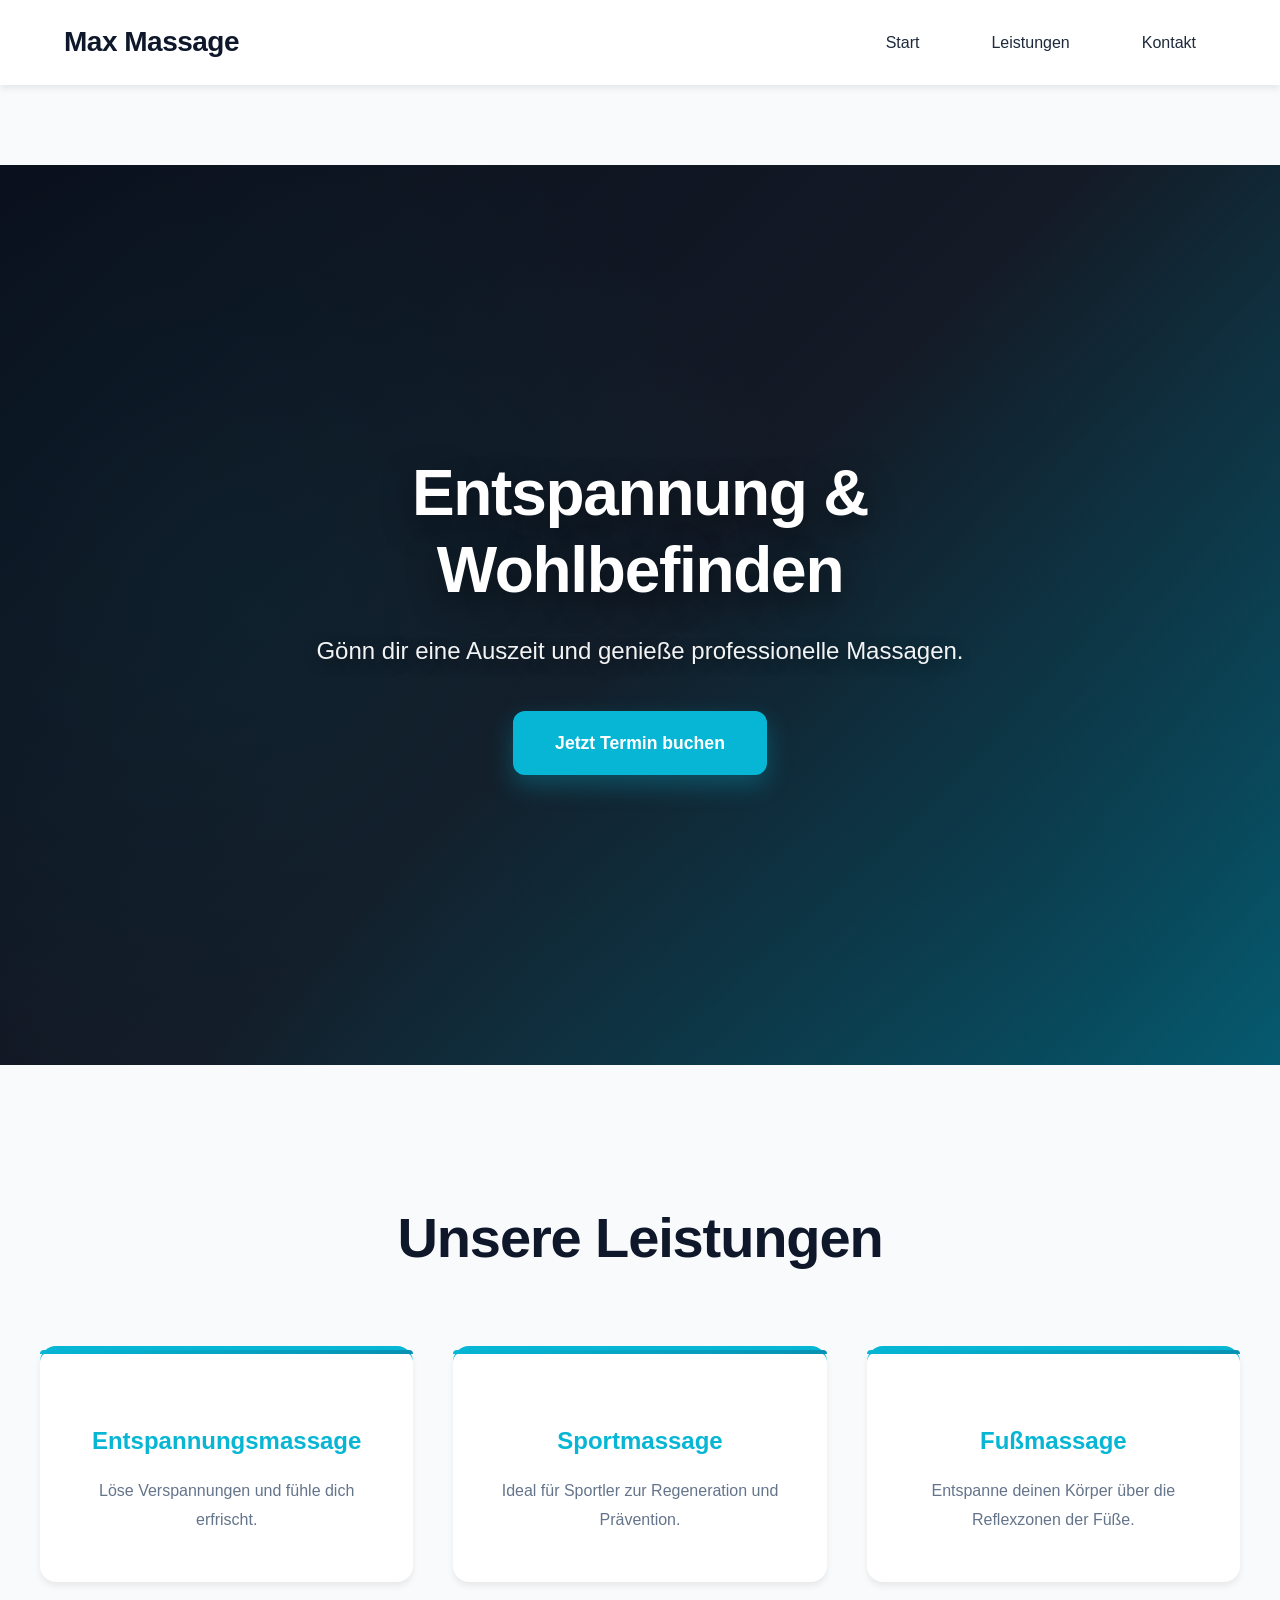
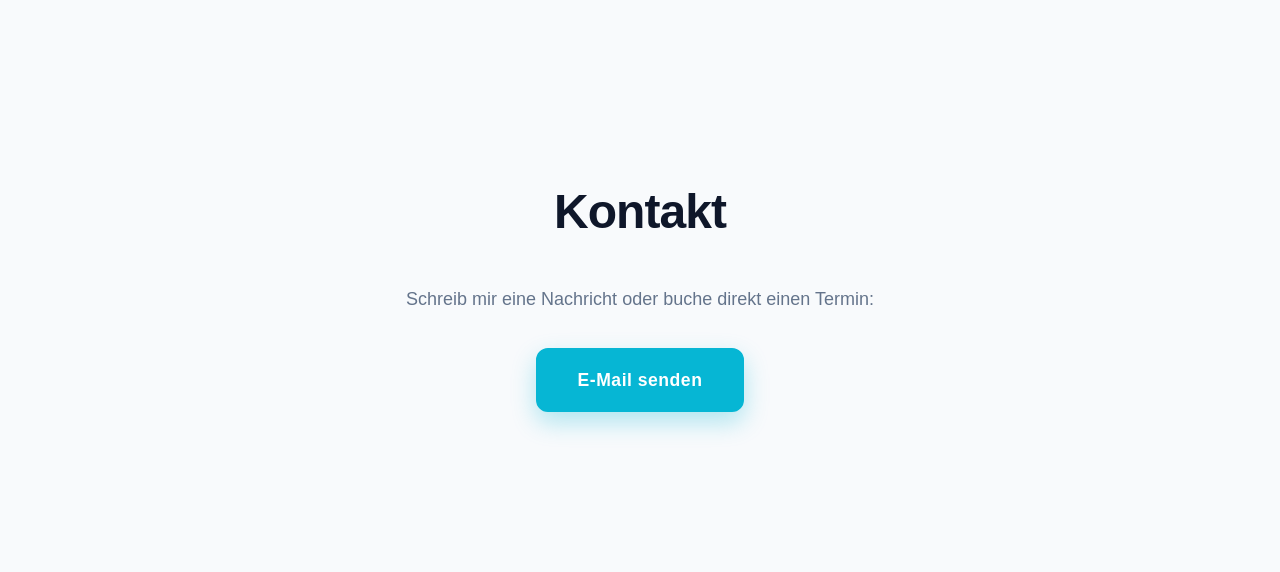
==== beispiel.html @ ab19ded6 "Add files via upload" ====
<!DOCTYPE html>
<html lang="de">
<head>
    <meta charset="UTF-8">
    <meta name="viewport" content="width=device-width, initial-scale=1.0">
    <title>Max Massage</title>
    <link rel="stylesheet" href="style_massage.css">
</head>
<body>

    <!-- NAVIGATION -->
    <header>
        <nav>
            <h1>Max Massage</h1>
            <ul>
                <li><a href="index.html">Start</a></li>
                <li><a href="#services">Leistungen</a></li>
                <li><a href="#contact">Kontakt</a></li>
            </ul>
        </nav>
    </header>

    <!-- HERO SECTION -->
    <section class="hero">
        <div class="hero-text">
            <h2>Entspannung & Wohlbefinden</h2>
            <p>Gönn dir eine Auszeit und genieße professionelle Massagen.</p>
            <a href="kontakt.html" class="btn">Jetzt Termin buchen</a>
        </div>
    </section>

    <!-- LEISTUNGEN -->
    <section id="services" class="services">
        <h2>Unsere Leistungen</h2>
        <div class="service-cards">
            <div class="card">
                <h3>Entspannungsmassage</h3>
                <p>Löse Verspannungen und fühle dich erfrischt.</p>
            </div>
            <div class="card">
                <h3>Sportmassage</h3>
                <p>Ideal für Sportler zur Regeneration und Prävention.</p>
            </div>
            <div class="card">
                <h3>Fußmassage</h3>
                <p>Entspanne deinen Körper über die Reflexzonen der Füße.</p>
            </div>
        </div>
    </section>

    <!-- KONTAKT -->
    <section id="contact" class="contact">
        <h2>Kontakt</h2>
        <p>Schreib mir eine Nachricht oder buche direkt einen Termin:</p>
        <a href="mailto:maximilianjaufer@gmail.com" class="btn">E-Mail senden</a>
    </section>

</body>
</html>
---- style_massage.css ----
/* ========================
   CSS VARIABLEN & RESET
======================== */
:root {
    --primary-color: #0f172a;
    --accent-color: #06b6d4;
    --accent-hover: #0891b2;
    --text-dark: #1e293b;
    --text-light: #64748b;
    --bg-light: #f8fafc;
    --bg-white: #ffffff;
    --shadow-sm: 0 1px 2px rgba(0, 0, 0, 0.05);
    --shadow-md: 0 4px 6px rgba(0, 0, 0, 0.07);
    --shadow-lg: 0 20px 25px rgba(0, 0, 0, 0.1);
    --shadow-xl: 0 25px 50px rgba(0, 0, 0, 0.15);
    --transition: all 0.3s cubic-bezier(0.4, 0, 0.2, 1);
}

* {
    margin: 0;
    padding: 0;
    box-sizing: border-box;
}

html {
    scroll-behavior: smooth;
    scroll-padding-top: 80px;
}

body {
    font-family: -apple-system, BlinkMacSystemFont, 'Segoe UI', 'Roboto', 'Oxygen', 'Ubuntu', 'Cantarell', 'Fira Sans', 'Droid Sans', 'Helvetica Neue', sans-serif;
    background-color: var(--bg-light);
    color: var(--text-dark);
    line-height: 1.6;
    font-size: 16px;
}

/* ========================
   NAVIGATION
======================== */
header {
    position: sticky;
    top: 0;
    z-index: 1000;
    background-color: var(--bg-white);
    box-shadow: var(--shadow-md);
}

header nav {
    display: flex;
    justify-content: space-between;
    align-items: center;
    padding: 1.25rem clamp(20px, 5%, 80px);
    background-color: var(--bg-white);
    transition: var(--transition);
}

nav h1 {
    color: var(--primary-color);
    font-size: 1.75rem;
    font-weight: 700;
    letter-spacing: -0.5px;
}

nav ul {
    list-style: none;
    display: flex;
    gap: 2rem;
    align-items: center;
}

nav a {
    color: var(--text-dark);
    text-decoration: none;
    font-weight: 500;
    padding: 0.625rem 1.25rem;
    border-radius: 0.5rem;
    transition: var(--transition);
    font-size: 1rem;
    position: relative;
}

nav a::after {
    content: '';
    position: absolute;
    bottom: 0;
    left: 0;
    width: 0;
    height: 2px;
    background-color: var(--accent-color);
    transition: width 0.3s ease;
}

nav a:hover::after {
    width: 100%;
}

nav a:hover {
    color: var(--accent-color);
}

/* ========================
   HERO SECTION
======================== */
.hero {
    height: 100vh;
    background: linear-gradient(135deg, #0f172a 0%, #1e293b 50%, #0891b2 100%);
    display: flex;
    justify-content: center;
    align-items: center;
    text-align: center;
    padding: 0 2rem;
    color: #fff;
    position: relative;
    overflow: hidden;
    margin-top: 80px;
}

.hero::before {
    content: '';
    position: absolute;
    top: 0;
    left: 0;
    width: 100%;
    height: 100%;
    background: radial-gradient(circle at 20% 50%, rgba(6, 182, 212, 0.1) 0%, transparent 50%),
                radial-gradient(circle at 80% 80%, rgba(15, 23, 42, 0.1) 0%, transparent 50%);
    z-index: 0;
}

.hero::after {
    content: '';
    position: absolute;
    top: 0;
    left: 0;
    width: 100%;
    height: 100%;
    background: rgba(0, 0, 0, 0.35);
    z-index: 0;
}

.hero-text {
    position: relative;
    z-index: 1;
    max-width: 800px;
    animation: fadeInUp 0.8s ease;
}

@keyframes fadeInUp {
    from {
        opacity: 0;
        transform: translateY(30px);
    }
    to {
        opacity: 1;
        transform: translateY(0);
    }
}

.hero-text h2 {
    font-size: clamp(2.5rem, 8vw, 4rem);
    margin-bottom: 1.5rem;
    font-weight: 700;
    text-shadow: 0 10px 30px rgba(0, 0, 0, 0.5);
    line-height: 1.2;
    letter-spacing: -0.02em;
}

.hero-text p {
    font-size: clamp(1rem, 2vw, 1.5rem);
    margin-bottom: 2.5rem;
    text-shadow: 0 4px 15px rgba(0, 0, 0, 0.4);
    opacity: 0.95;
}

.hero-text .btn {
    display: inline-block;
    background-color: var(--accent-color);
    color: #fff;
    padding: 1rem 2.5rem;
    border-radius: 0.75rem;
    text-decoration: none;
    font-weight: 600;
    transition: var(--transition);
    border: 2px solid var(--accent-color);
    cursor: pointer;
    font-size: 1.1rem;
    box-shadow: 0 10px 25px rgba(6, 182, 212, 0.3);
}

.hero-text .btn:hover {
    background-color: transparent;
    border-color: var(--bg-white);
    transform: translateY(-4px);
    box-shadow: 0 15px 40px rgba(6, 182, 212, 0.4);
}

/* ========================
   SERVICES SECTION
======================== */
.services,
#services {
    max-width: 1400px;
    margin: 8rem auto;
    padding: 0 clamp(20px, 5%, 40px);
    text-align: center;
}

.services h2,
#services h2 {
    font-size: clamp(2rem, 5vw, 3.5rem);
    margin-bottom: 4rem;
    color: var(--primary-color);
    letter-spacing: -0.02em;
    font-weight: 700;
}

.service-cards,
.cards {
    display: grid;
    grid-template-columns: repeat(auto-fit, minmax(300px, 1fr));
    gap: 2.5rem;
    align-items: stretch;
}

.card {
    background-color: var(--bg-white);
    padding: 3rem 2rem;
    border-radius: 1rem;
    box-shadow: var(--shadow-md);
    display: flex;
    flex-direction: column;
    align-items: center;
    transition: var(--transition);
    border-top: 4px solid var(--accent-color);
    position: relative;
}

.card::before {
    content: '';
    position: absolute;
    top: 0;
    left: 0;
    width: 100%;
    height: 4px;
    background: linear-gradient(90deg, var(--accent-color), var(--accent-hover));
    border-radius: 1rem 1rem 0 0;
}

.card:hover {
    transform: translateY(-12px);
    box-shadow: var(--shadow-xl);
}

.card h3 {
    font-size: 1.5rem;
    margin: 1.5rem 0 1rem;
    color: var(--accent-color);
    font-weight: 700;
}

.card p {
    font-size: 1rem;
    color: var(--text-light);
    line-height: 1.8;
    text-align: center;
}

.card-icon {
    font-size: 3.5rem;
    color: var(--accent-color);
    margin-bottom: 1rem;
}

/* ========================
   CONTACT SECTION
======================== */
.contact,
#contact {
    max-width: 700px;
    margin: 6rem auto;
    padding: 4rem clamp(20px, 5%, 40px);
    text-align: center;
}

.contact h2,
#contact h2 {
    font-size: clamp(2rem, 5vw, 3rem);
    margin-bottom: 2rem;
    color: var(--primary-color);
    font-weight: 700;
    letter-spacing: -0.02em;
}

.contact p,
#contact p {
    font-size: 1.125rem;
    margin-bottom: 2rem;
    color: var(--text-light);
    line-height: 1.8;
}

.contact .btn,
#contact .btn {
    display: inline-block;
    background-color: var(--accent-color);
    color: var(--bg-white);
    padding: 1rem 2.5rem;
    border-radius: 0.75rem;
    text-decoration: none;
    font-weight: 600;
    letter-spacing: 0.5px;
    transition: var(--transition);
    border: 2px solid var(--accent-color);
    font-size: 1.1rem;
    box-shadow: 0 10px 25px rgba(6, 182, 212, 0.3);
}

.contact .btn:hover,
#contact .btn:hover {
    background-color: transparent;
    border-color: var(--accent-color);
    color: var(--accent-color);
    transform: translateY(-4px);
    box-shadow: 0 15px 40px rgba(6, 182, 212, 0.4);
}

/* ========================
   RESPONSIVE DESIGN
======================== */
@media (max-width: 1024px) {
    .service-cards,
    .cards {
        grid-template-columns: repeat(auto-fit, minmax(250px, 1fr));
        gap: 2rem;
    }
    
    header nav {
        padding: 1rem clamp(15px, 3%, 30px);
    }
    
    nav ul {
        gap: 1.5rem;
    }
}

@media (max-width: 768px) {
    header nav {
        flex-direction: column;
        gap: 1rem;
        padding: 1rem;
    }

    nav h1 {
        font-size: 1.5rem;
    }

    nav ul {
        flex-direction: column;
        gap: 0.5rem;
        width: 100%;
    }

    nav a {
        width: 100%;
        padding: 0.75rem 1rem;
    }

    .hero {
        margin-top: 0;
        min-height: 100vh;
    }

    .hero-text h2 {
        font-size: clamp(1.75rem, 6vw, 2.5rem);
    }

    .hero-text p {
        font-size: 1rem;
    }

    .services h2,
    #services h2 {
        font-size: 2rem;
        margin-bottom: 2rem;
    }

    .service-cards,
    .cards {
        grid-template-columns: 1fr;
        gap: 1.5rem;
    }

    .contact,
    #contact {
        padding: 2rem 1.5rem;
        margin: 4rem auto;
    }
}

@media (max-width: 480px) {
    html {
        scroll-padding-top: 60px;
    }

    header nav {
        padding: 1rem;
    }

    nav h1 {
        font-size: 1.25rem;
    }

    .hero {
        padding: 0 1rem;
        height: auto;
        min-height: 100vh;
    }

    .hero-text {
        padding: 2rem 0;
    }

    .hero-text h2 {
        font-size: 1.75rem;
        margin-bottom: 1rem;
    }

    .hero-text p {
        font-size: 0.95rem;
        margin-bottom: 1.5rem;
    }

    .hero-text .btn {
        padding: 0.875rem 2rem;
        font-size: 1rem;
    }

    .card {
        padding: 2rem 1.5rem;
    }

    .card h3 {
        font-size: 1.25rem;
    }

    .card p {
        font-size: 0.95rem;
    }

    .card-icon {
        font-size: 2.5rem;
    }

    .contact h2,
    #contact h2 {
        font-size: 1.75rem;
    }

    .contact p,
    #contact p {
        font-size: 1rem;
    }
}
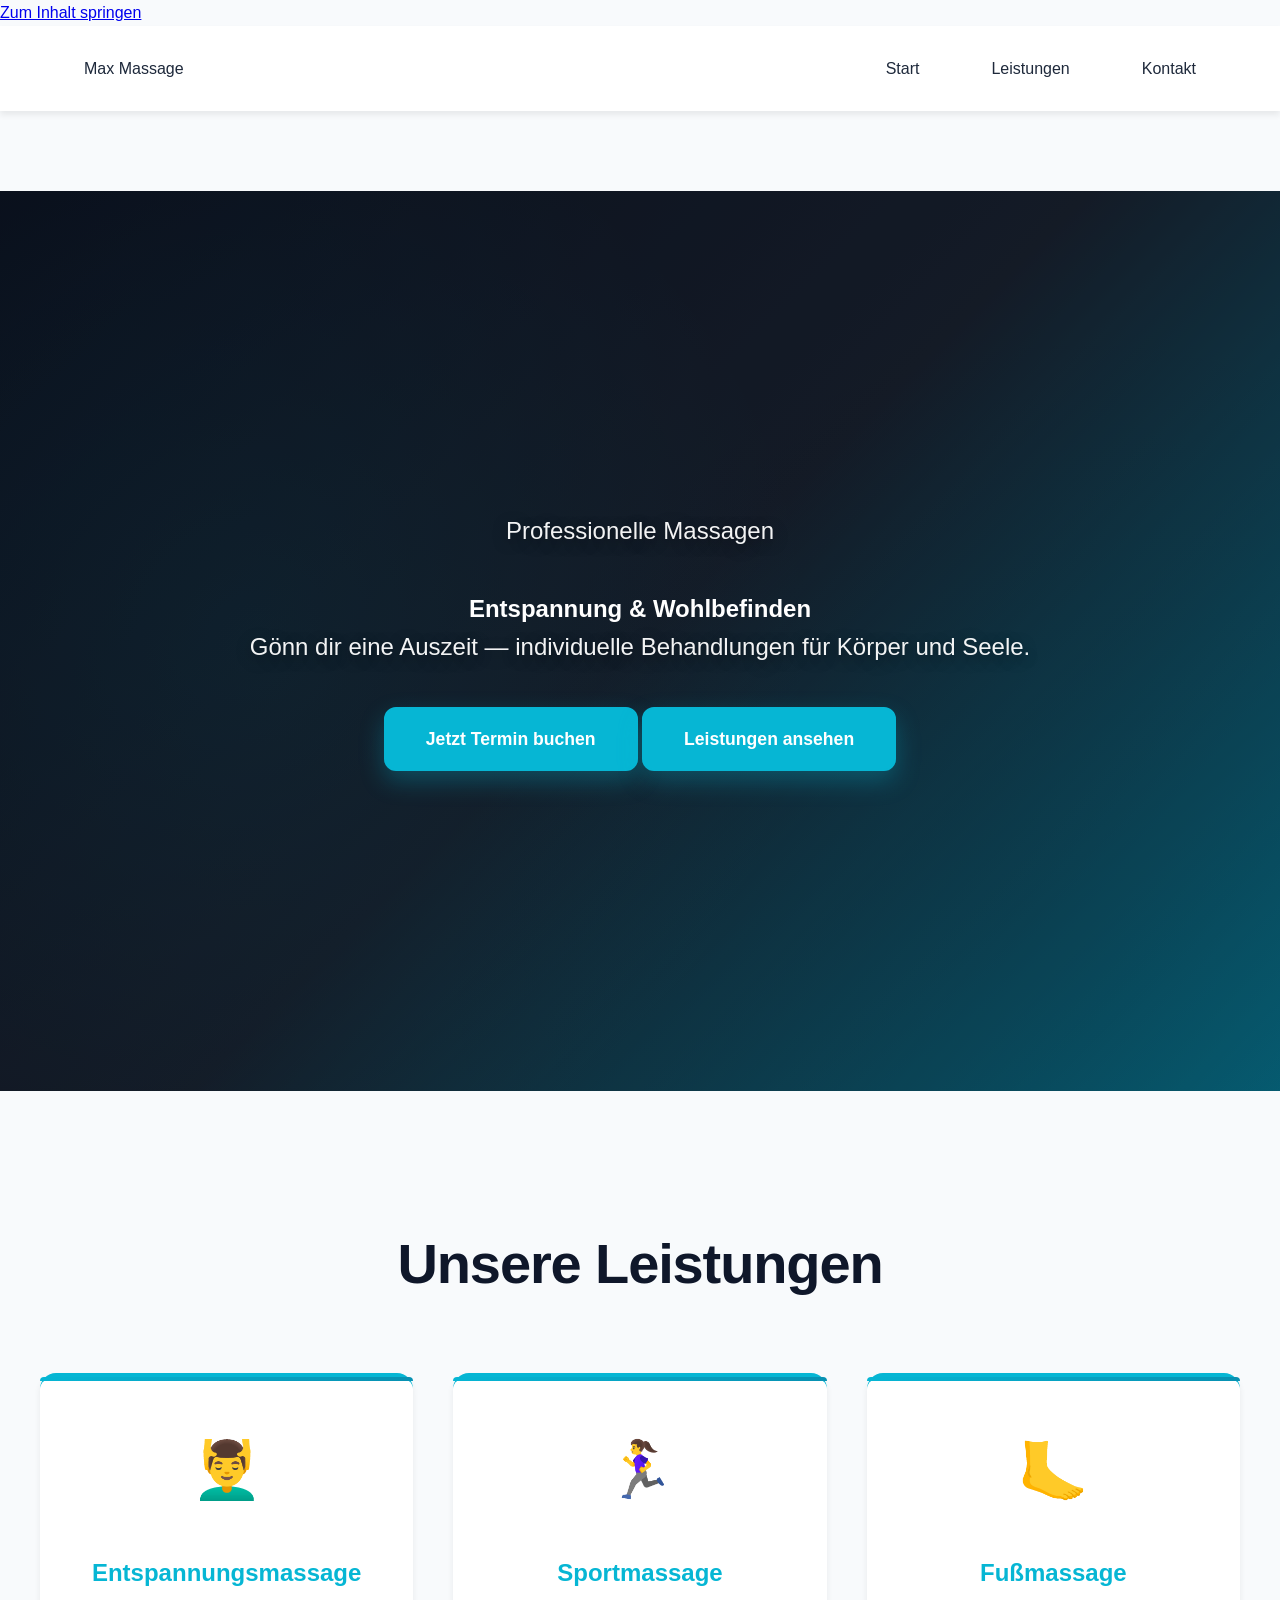
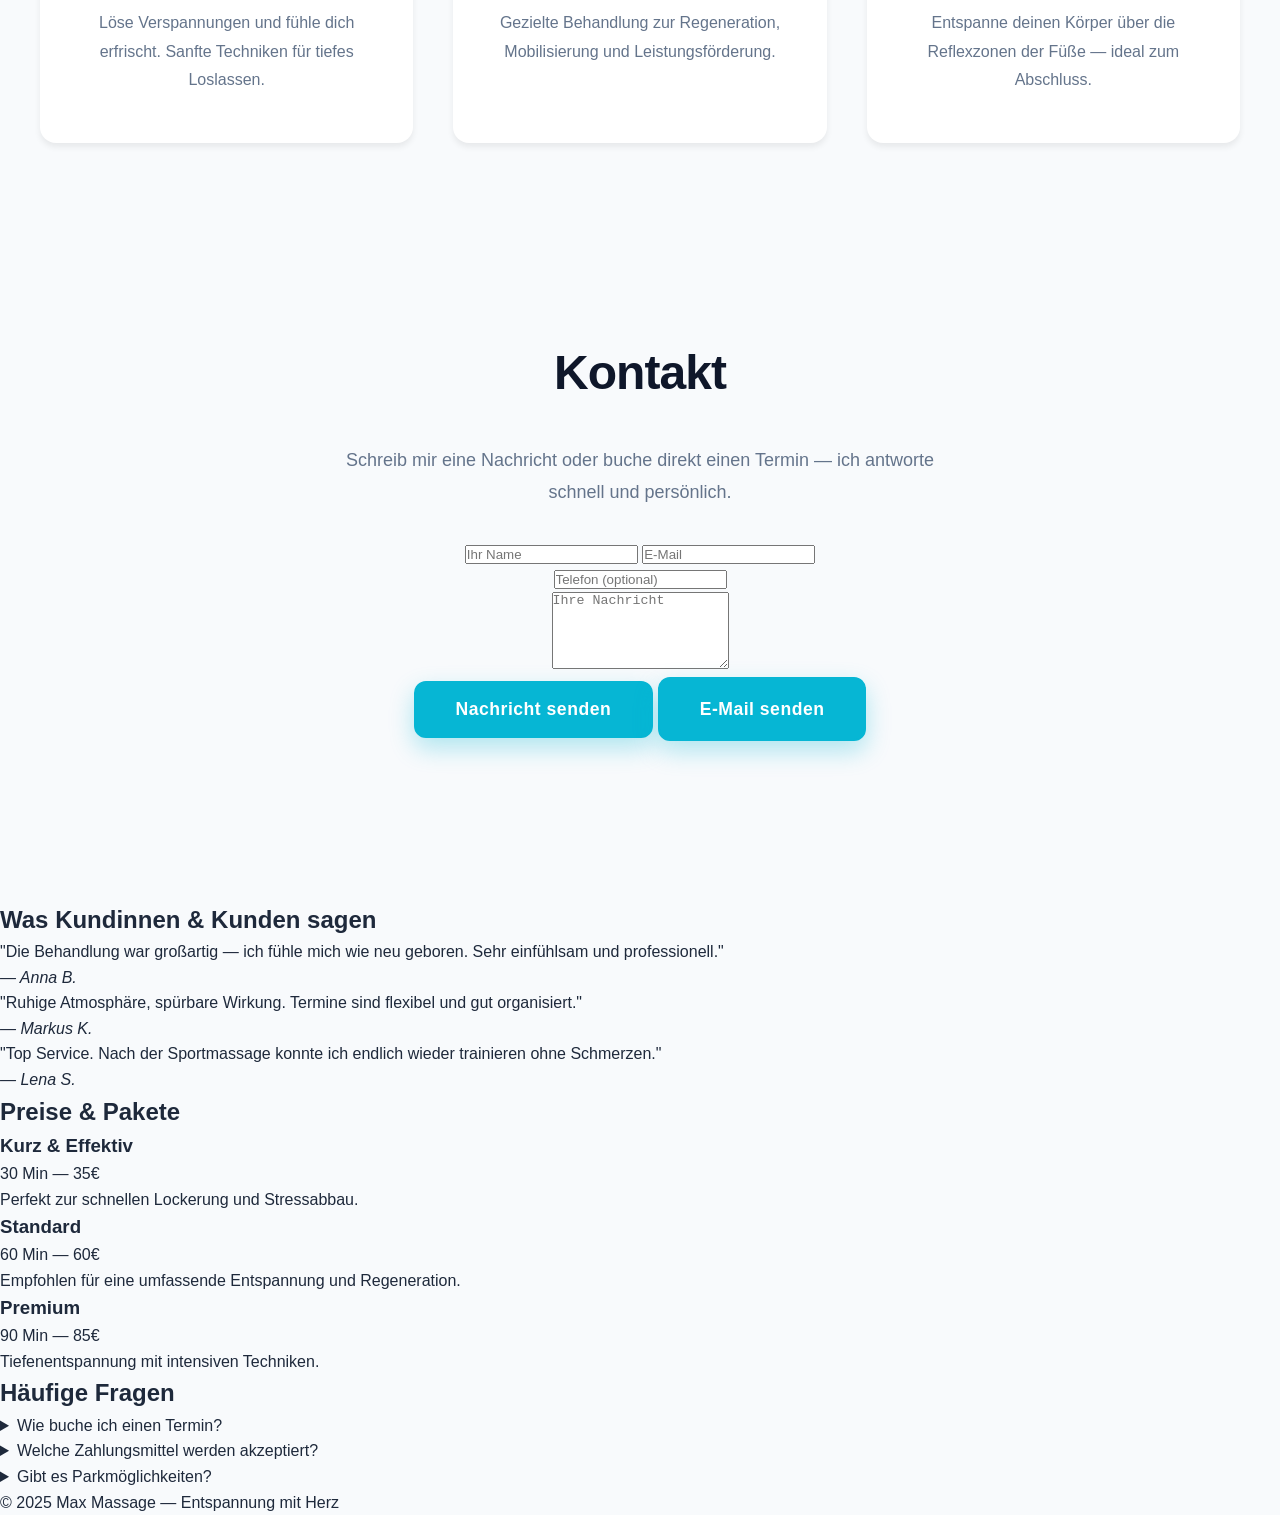
==== commit 96619c19: "Revise beispiel.html for accessibility and layout Updated the HTML structure and content for improve" ====
--- a/beispiel.html
+++ b/beispiel.html
@@ -9,51 +9,153 @@
 <body>
 
     <!-- NAVIGATION -->
+    <a class="skip-link" href="#main">Zum Inhalt springen</a>
+
     <header>
-        <nav>
-            <h1>Max Massage</h1>
-            <ul>
+        <nav class="container" aria-label="Hauptnavigation">
+            <a class="brand" href="index.html">Max Massage</a>
+            <ul class="nav-list">
                 <li><a href="index.html">Start</a></li>
                 <li><a href="#services">Leistungen</a></li>
-                <li><a href="#contact">Kontakt</a></li>
+                <li><a href="kontakt.html">Kontakt</a></li>
             </ul>
         </nav>
     </header>
 
     <!-- HERO SECTION -->
-    <section class="hero">
-        <div class="hero-text">
-            <h2>Entspannung & Wohlbefinden</h2>
-            <p>Gönn dir eine Auszeit und genieße professionelle Massagen.</p>
-            <a href="kontakt.html" class="btn">Jetzt Termin buchen</a>
+    <section class="hero" aria-label="Hero">
+        <div class="hero-text container">
+            <p class="eyebrow">Professionelle Massagen</p>
+            <h1>Entspannung & Wohlbefinden</h1>
+            <p class="lead">Gönn dir eine Auszeit — individuelle Behandlungen für Körper und Seele.</p>
+            <div class="hero-actions">
+                <a href="#contact" class="btn">Jetzt Termin buchen</a>
+                <a href="#services" class="btn btn--ghost">Leistungen ansehen</a>
+            </div>
         </div>
     </section>
 
     <!-- LEISTUNGEN -->
     <section id="services" class="services">
-        <h2>Unsere Leistungen</h2>
-        <div class="service-cards">
-            <div class="card">
-                <h3>Entspannungsmassage</h3>
-                <p>Löse Verspannungen und fühle dich erfrischt.</p>
-            </div>
-            <div class="card">
-                <h3>Sportmassage</h3>
-                <p>Ideal für Sportler zur Regeneration und Prävention.</p>
-            </div>
-            <div class="card">
-                <h3>Fußmassage</h3>
-                <p>Entspanne deinen Körper über die Reflexzonen der Füße.</p>
+        <div class="container">
+            <h2>Unsere Leistungen</h2>
+            <div class="service-cards">
+                <article class="card">
+                    <div class="card-icon">💆‍♂️</div>
+                    <h3>Entspannungsmassage</h3>
+                    <p>Löse Verspannungen und fühle dich erfrischt. Sanfte Techniken für tiefes Loslassen.</p>
+                </article>
+
+                <article class="card">
+                    <div class="card-icon">🏃‍♀️</div>
+                    <h3>Sportmassage</h3>
+                    <p>Gezielte Behandlung zur Regeneration, Mobilisierung und Leistungsförderung.</p>
+                </article>
+
+                <article class="card">
+                    <div class="card-icon">🦶</div>
+                    <h3>Fußmassage</h3>
+                    <p>Entspanne deinen Körper über die Reflexzonen der Füße — ideal zum Abschluss.</p>
+                </article>
             </div>
         </div>
     </section>
 
     <!-- KONTAKT -->
     <section id="contact" class="contact">
-        <h2>Kontakt</h2>
-        <p>Schreib mir eine Nachricht oder buche direkt einen Termin:</p>
-        <a href="mailto:maximilianjaufer@gmail.com" class="btn">E-Mail senden</a>
+        <div class="container">
+            <h2>Kontakt</h2>
+            <p class="lead">Schreib mir eine Nachricht oder buche direkt einen Termin — ich antworte schnell und persönlich.</p>
+            <form class="contact-form" action="#" method="post" aria-label="Kontaktformular">
+                <div class="form-row">
+                    <input type="text" name="name" placeholder="Ihr Name" required>
+                    <input type="email" name="email" placeholder="E-Mail" required>
+                </div>
+                <div class="form-row">
+                    <input type="tel" name="phone" placeholder="Telefon (optional)">
+                </div>
+                <div class="form-row">
+                    <textarea name="message" rows="5" placeholder="Ihre Nachricht" required></textarea>
+                </div>
+                <div class="form-row form-actions">
+                    <button type="submit" class="btn">Nachricht senden</button>
+                    <a href="mailto:maximilianjaufer@gmail.com" class="btn btn--ghost">E-Mail senden</a>
+                </div>
+            </form>
+        </div>
     </section>
+
+    <!-- TESTIMONIALS -->
+    <section class="testimonials">
+        <div class="container">
+            <h2>Was Kundinnen & Kunden sagen</h2>
+            <div class="testimonials-grid">
+                <blockquote class="testimonial-card">
+                    <p>"Die Behandlung war großartig — ich fühle mich wie neu geboren. Sehr einfühlsam und professionell."</p>
+                    <cite>— Anna B.</cite>
+                </blockquote>
+                <blockquote class="testimonial-card">
+                    <p>"Ruhige Atmosphäre, spürbare Wirkung. Termine sind flexibel und gut organisiert."</p>
+                    <cite>— Markus K.</cite>
+                </blockquote>
+                <blockquote class="testimonial-card">
+                    <p>"Top Service. Nach der Sportmassage konnte ich endlich wieder trainieren ohne Schmerzen."</p>
+                    <cite>— Lena S.</cite>
+                </blockquote>
+            </div>
+        </div>
+    </section>
+
+    <!-- PRICING -->
+    <section class="pricing">
+        <div class="container">
+            <h2>Preise & Pakete</h2>
+            <div class="pricing-grid">
+                <div class="price-card">
+                    <h3>Kurz & Effektiv</h3>
+                    <p class="price">30 Min — 35€</p>
+                    <p>Perfekt zur schnellen Lockerung und Stressabbau.</p>
+                </div>
+                <div class="price-card price-card--featured">
+                    <h3>Standard</h3>
+                    <p class="price">60 Min — 60€</p>
+                    <p>Empfohlen für eine umfassende Entspannung und Regeneration.</p>
+                </div>
+                <div class="price-card">
+                    <h3>Premium</h3>
+                    <p class="price">90 Min — 85€</p>
+                    <p>Tiefenentspannung mit intensiven Techniken.</p>
+                </div>
+            </div>
+        </div>
+    </section>
+
+    <!-- FAQ -->
+    <section class="faq">
+        <div class="container">
+            <h2>Häufige Fragen</h2>
+            <div class="faq-list">
+                <details>
+                    <summary>Wie buche ich einen Termin?</summary>
+                    <p>Sie können per E-Mail, Telefon oder über das Kontaktformular einen Termin anfragen. Wir melden uns zeitnah.</p>
+                </details>
+                <details>
+                    <summary>Welche Zahlungsmittel werden akzeptiert?</summary>
+                    <p>Barzahlung oder Überweisung. Auf Wunsch stellen wir eine Quittung aus.</p>
+                </details>
+                <details>
+                    <summary>Gibt es Parkmöglichkeiten?</summary>
+                    <p>Ja, es stehen kostenlose Parkplätze in der Nähe zur Verfügung.</p>
+                </details>
+            </div>
+        </div>
+    </section>
+
+    <footer class="footer">
+        <div class="container">
+            <p>© 2025 Max Massage — Entspannung mit Herz</p>
+        </div>
+    </footer>
 
 </body>
 </html>
